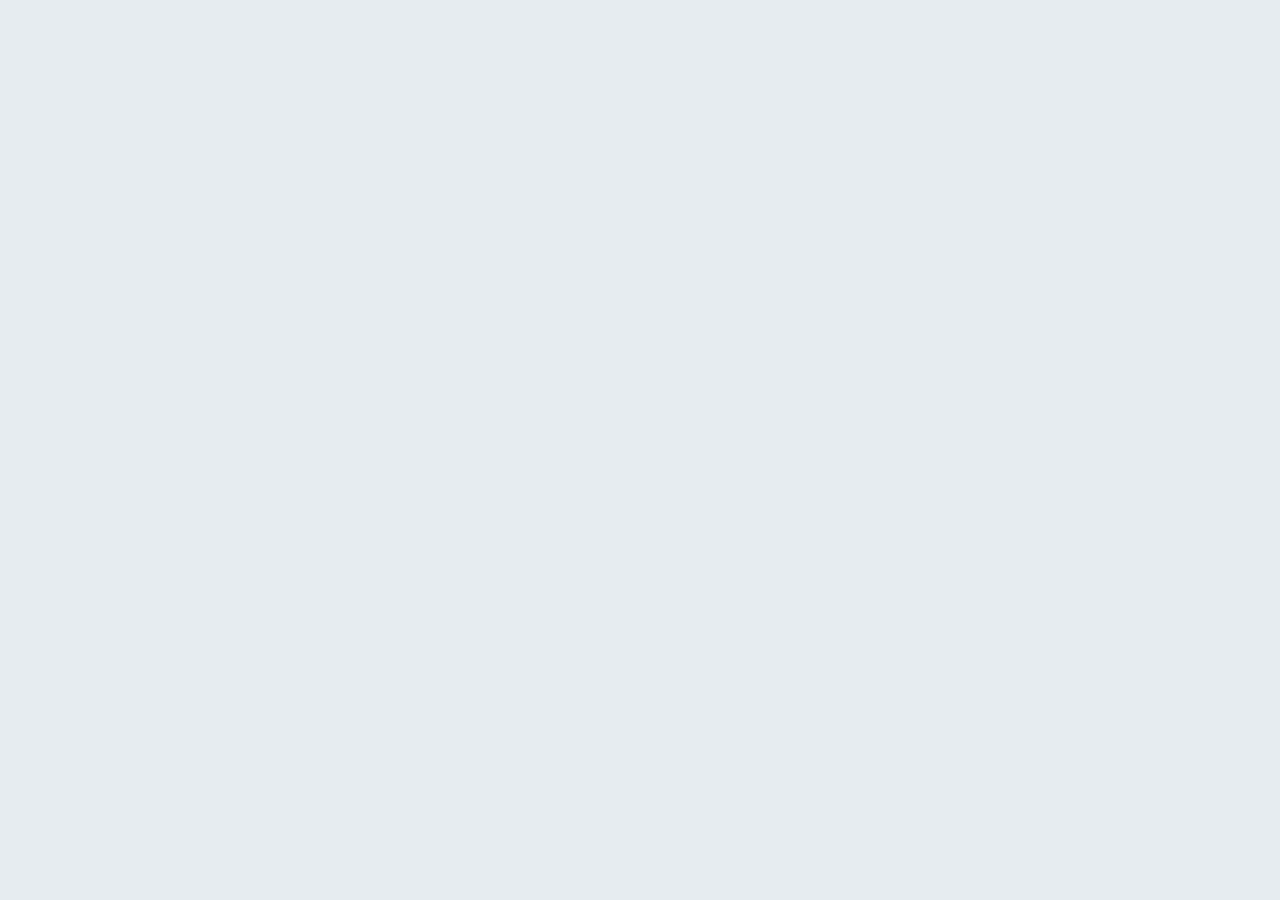
==== App/html/index.html @ 90bd4c11 "configuring the app" ====
<!DOCTYPE html>
<html lang="pt-BR">
<head>
    <meta charset="UTF-8">
    <meta http-equiv="X-UA-Compatible" content="IE=edge">
    <meta name="viewport" content="width=device-width, initial-scale=1.0">
    <link rel="stylesheet" href="../css/styles.css">
    <title>App</title>
</head>
<body>
    
</body>
</html>
---- App/css/styles.css ----
* {
    margin: 0;
    padding: 0;
    box-sizing: border-box;
}

:root {
    --backgroundColor: #e6ecf0;
}

body {
    background-color: var(--backgroundColor);
    font-family: 'Helvetica Neue', 'Helvetica', Arial, sans-serif;
    text-rendering: optimizeLegibility !important;
    -webkit-font-smoothing: antialiased !important;
}
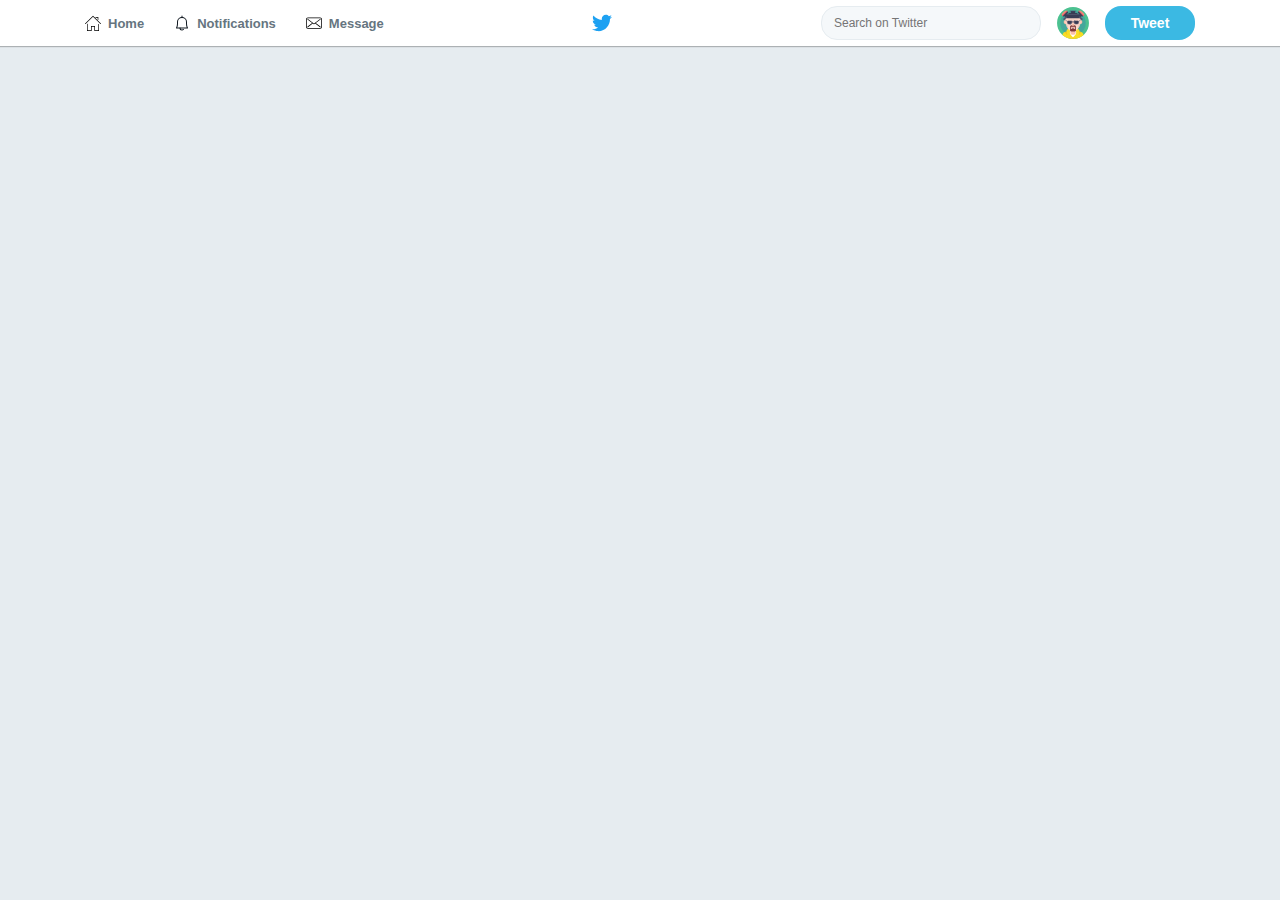
==== commit 705303d3: "header" ====
--- a/App/html/index.html
+++ b/App/html/index.html
@@ -8,6 +8,22 @@
     <title>App</title>
 </head>
 <body>
-    
+    <header id="main-header">
+        <div class="content">
+            <nav>
+                <ul>
+                    <li><img class="icons" src="../images/Home.svg" alt="Home">Home</li>
+                    <li><img class="icons"src="../images/Notification.svg" alt="Notifications">Notifications</li>
+                    <li><img class="icons" src="../images/Message.svg" alt="Message">Message</li>
+                </ul>
+            </nav>
+            <img class="logo" src="../images/BirdTweeter.svg" alt="Logo">
+            <div class="side">
+                <input type="text" placeholder="Search on Twitter">
+                <img src="../images/Avatar.svg" alt="Avatar">
+                <button>Tweet</button>
+            </div>
+        </div>
+    </header>
 </body>
 </html>--- a/App/css/styles.css
+++ b/App/css/styles.css
@@ -5,12 +5,111 @@
 }
 
 :root {
-    --backgroundColor: #e6ecf0;
+    --background: #e6ecf0;
+    --textColor: #667580;
+    --backgroundButton: #3bb9e3;
+    --backgroundInput: #f5f8fa;
+    --borderInput: #e6ecf0;
 }
 
+/* Body */
 body {
-    background-color: var(--backgroundColor);
+    background-color: var(--background);
     font-family: 'Helvetica Neue', 'Helvetica', Arial, sans-serif;
     text-rendering: optimizeLegibility !important;
     -webkit-font-smoothing: antialiased !important;
+}
+
+input,
+button {
+    outline: 0;
+}
+
+.content {
+    max-width: 1170px;
+    margin: 0 auto;
+    padding: 0 30px;
+}
+
+/* Nav */
+header#main-header {
+    height: 46px;
+    background-color: white;
+    box-shadow: 0 1px 1px rgba(0, 0, 0, 0.25);
+}
+
+header#main-header .content {
+    display: flex;
+    align-items: center;
+    justify-content: space-between;
+    height: 100%;
+}
+
+header#main-header nav ul {
+    display: flex;
+    list-style: none;
+}
+
+header#main-header nav ul li {
+    display: flex;
+    align-items: center;
+    font-size: 13px;
+    color: var(--textColor);
+    font-weight: bold;
+    margin-left: 30px;
+}
+
+header#main-header nav ul li:first-child {
+    margin: 0;
+}
+
+header#main-header nav ul li img  {
+    margin-right: 7px;
+}
+/* ======================================== */
+
+/* Side */
+header#main-header div.side {
+    display: flex;
+}
+
+header#main-header div.side input {
+    width: 220px;
+    background: var(--backgroundInput);
+    border: 1px solid var(--borderInput);
+    height: 34px;
+    padding: 0 12px;
+    border-radius: 16px;
+    font-size: 12px;
+}
+
+header#main-header div.side img {
+    width: 34px;
+    height: 34px;
+    border-radius: 50%;
+    margin: 0 15px;
+}
+
+header#main-header div.side button {
+    display: flex;
+    align-items: center;
+    justify-content: center;
+    height: 34px;
+    width: 90px;
+    font-weight: bold;
+    font-size: 14px;
+    border: 0;
+    color: #ffffff;
+    border-radius: 16px;
+    background-color: var(--backgroundButton);
+}
+
+/* ======================================== */
+
+.logo {
+    width: 20px;
+}
+
+.icons {
+    width: 16px;
 }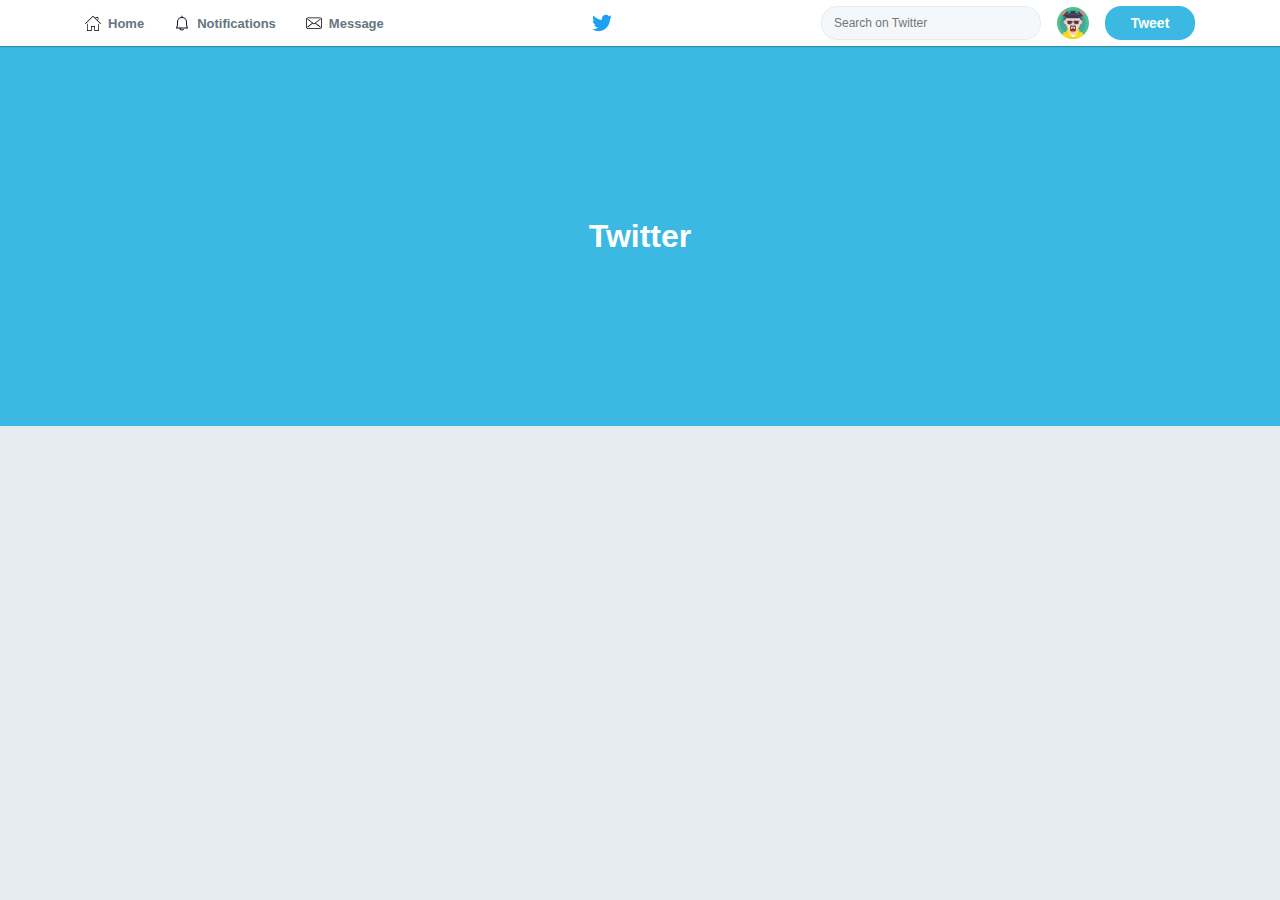
==== commit de701a1e: "banner" ====
--- a/App/html/index.html
+++ b/App/html/index.html
@@ -25,5 +25,9 @@
             </div>
         </div>
     </header>
+
+    <div class="banner">
+        <h1>Twitter</h1>
+    </div>
 </body>
 </html>--- a/App/css/styles.css
+++ b/App/css/styles.css
@@ -10,6 +10,7 @@
     --backgroundButton: #3bb9e3;
     --backgroundInput: #f5f8fa;
     --borderInput: #e6ecf0;
+    --backgroundBanner: #3bb9e3;
 }
 
 /* Body */
@@ -36,6 +37,10 @@
     height: 46px;
     background-color: white;
     box-shadow: 0 1px 1px rgba(0, 0, 0, 0.25);
+    
+    /* Deixando o header por cima do banner */
+    position: relative;
+    z-index: 1;
 }
 
 header#main-header .content {
@@ -103,6 +108,18 @@
     border-radius: 16px;
     background-color: var(--backgroundButton);
 }
+/* ======================================== */
+
+/* Banner */
+div.banner {
+    width: 100%;
+    height: 380px;
+    background-color: var(--backgroundBanner);
+    display: flex;
+    align-items: center;
+    justify-content: center;
+    color: #ffffff;
+}
 
 /* ======================================== */
 
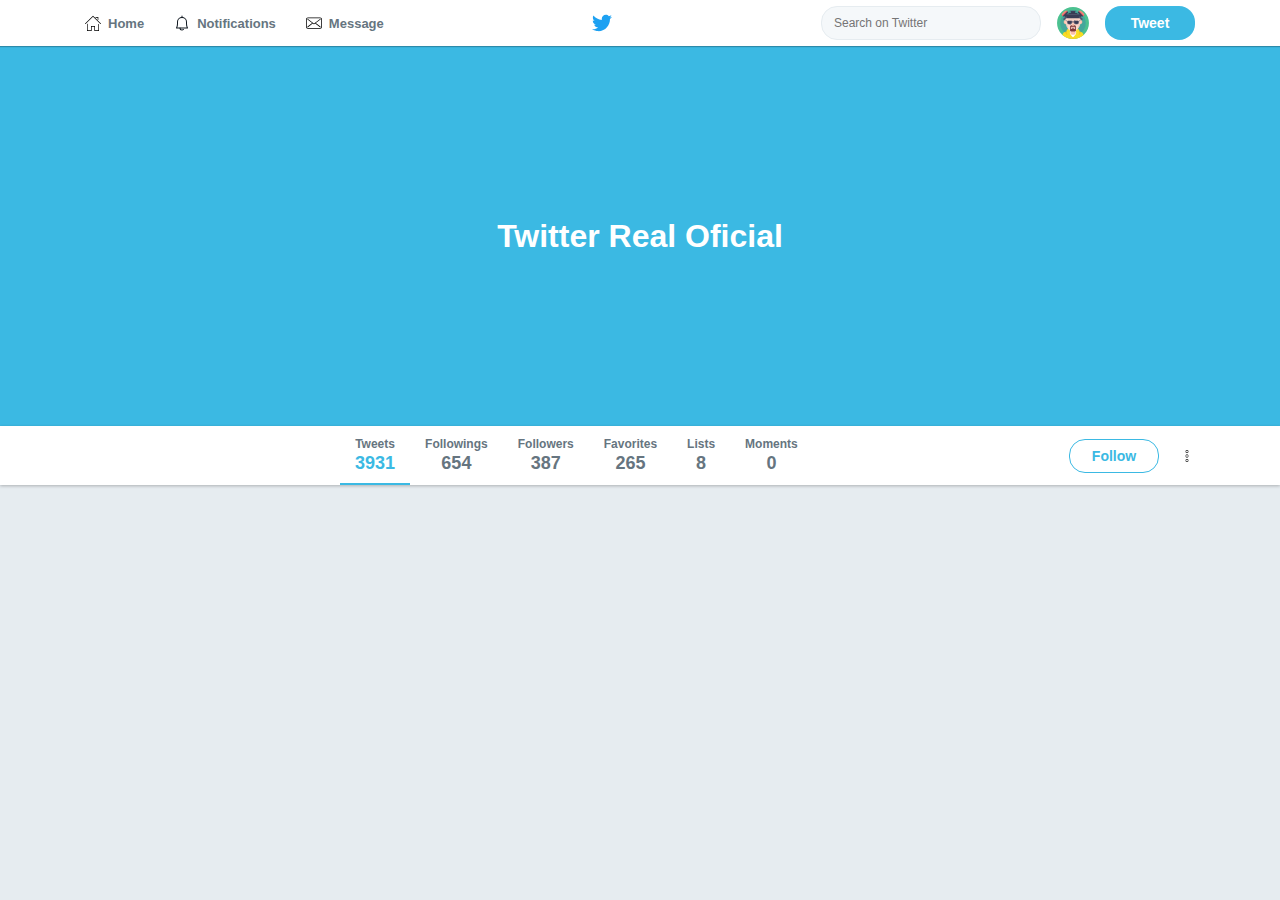
==== commit 17e5c592: "top bar" ====
--- a/App/html/index.html
+++ b/App/html/index.html
@@ -8,6 +8,7 @@
     <title>App</title>
 </head>
 <body>
+    <!-- Header -->
     <header id="main-header">
         <div class="content">
             <nav>
@@ -26,8 +27,45 @@
         </div>
     </header>
 
+    <!-- Banner -->
     <div class="banner">
-        <h1>Twitter</h1>
+        <h1>Twitter Real Oficial</h1>
+    </div>
+
+    <!-- Bar -->
+    <div class="bar">
+        <div class="content">
+            <ul>
+                <li class="active">
+                    <span>Tweets</span>
+                    <strong>3931</strong>
+                </li>
+                <li>
+                    <span>Followings</span>
+                    <strong>654</strong>
+                </li>
+                <li>
+                    <span>Followers</span>
+                    <strong>387</strong>
+                </li>
+                <li>
+                    <span>Favorites</span>
+                    <strong>265</strong>
+                </li>
+                <li>
+                    <span>Lists</span>
+                    <strong>8</strong>
+                </li>
+                <li>
+                    <span>Moments</span>
+                    <strong>0</strong>
+                </li>
+            </ul>
+            <div class="actions">
+                <a href="#">Follow</a>
+                <img class="icons" src="../images/Options.svg" alt="Options">
+            </div>
+        </div>
     </div>
 </body>
 </html>--- a/App/css/styles.css
+++ b/App/css/styles.css
@@ -120,7 +120,83 @@
     justify-content: center;
     color: #ffffff;
 }
-
+/* ======================================== */
+
+/* Bar */
+div.bar {
+    height: 59px;
+    background-color: #ffffff;
+    box-shadow: 0 1px 3px rgba(0, 0, 0, 0.25);
+}
+
+div.bar .content {
+    display: flex;
+    justify-content: space-between;
+    align-items: center;
+    padding-left: 285px;
+    height: 100%;
+}
+
+div.bar .content ul {
+    display: flex;
+    list-style: none;
+    height: 100%;
+}
+
+div.bar .content ul li {
+    display: flex;
+    flex-direction: column;
+    justify-content: center;
+    align-items: center;
+    padding: 0 15px;
+    position: relative;
+}
+
+div.bar .content ul li.active::after {
+    content: '';
+    width: 100%;
+    height: 2px;
+    position: absolute;
+    bottom: 0;
+    left: 0;
+    background: var(--backgroundButton);
+}
+
+div.bar .content ul li span {
+    color: var(--textColor);
+    font-size: 12px;
+    font-weight: bold;
+}
+
+div.bar .content ul li strong {
+    color: var(--textColor);
+    font-size: 18px;
+    font-weight: bold;
+    margin-top: 2px;
+}
+
+div.bar .content ul li.active strong {
+    color: var(--backgroundButton);
+}
+
+div.bar .content .actions {
+    display: flex;
+}
+
+div.bar .content .actions a {
+    display: flex;
+    align-items: center;
+    justify-content: center;
+    height: 34px;
+    width: 90px;
+    font-weight: bold;
+    font-size: 14px;
+    color: var(--backgroundButton);
+    border: 1px solid var(--backgroundButton);
+    border-radius: 16px;
+    text-decoration: none;
+    margin-right: 20px;
+}
 /* ======================================== */
 
 .logo {
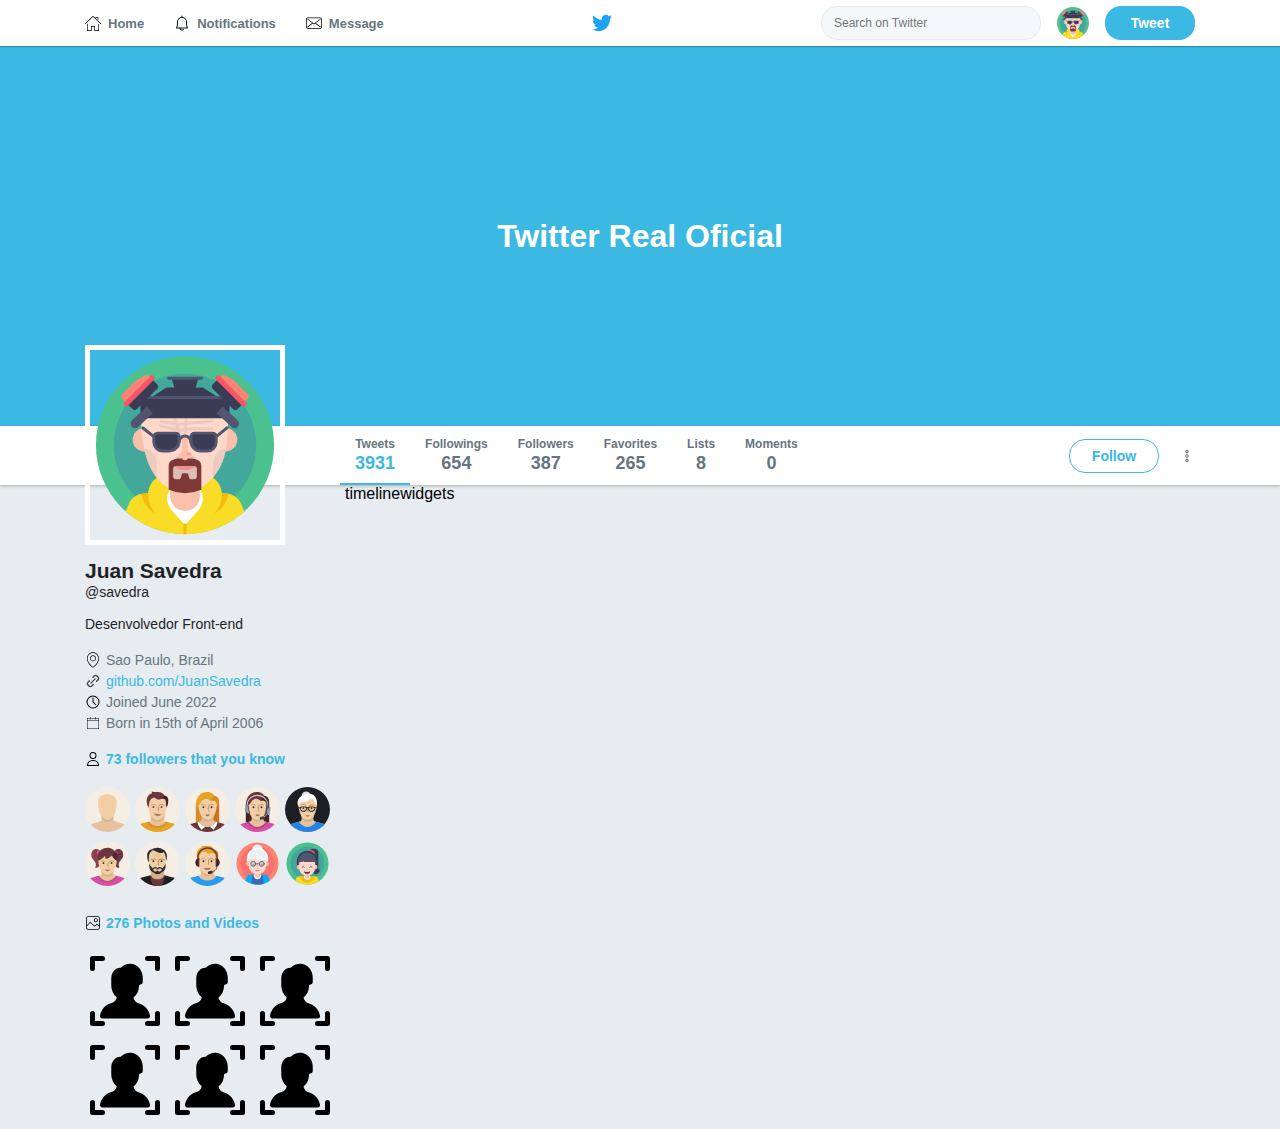
==== commit cf64c330: "profile" ====
--- a/App/html/index.html
+++ b/App/html/index.html
@@ -67,5 +67,55 @@
             </div>
         </div>
     </div>
+
+    <!-- Profile -->
+    <div class="wrapper-content content">
+        <aside class="profile">
+            <img class="avatar" src="../images/Avatar.svg" alt="User">
+            <h1>Juan Savedra</h1>
+            <span>@savedra</span>
+            <p>Desenvolvedor Front-end</p>
+            <ul class="list">
+                <li><img class="icons" src="../images/Location.svg" alt="Place">Sao Paulo, Brazil</li>
+                <li><img class="icons" src="../images/Link.svg" alt="Link">
+                    <a href="https://github.com/JuanSavedra" target="_blank">github.com/JuanSavedra</a>
+                </li>
+                <li><img class="icons" src="../images/Clock.svg" alt="Clock">Joined June 2022</li>
+                <li><img class="icons" src="../images/Calendar.svg" alt="Calendar">Born in 15th of April 2006</li>
+            </ul>
+            <div class="widget followers">
+                <strong><img class="icons" src="../images/Profile.svg" alt="Followers">73 followers that you know</strong>
+                <ul>
+                    <li><img src="../images/Follower1.svg" alt="Follower 1"></li>
+                    <li><img src="../images/Follower2.svg" alt="Follower 2"></li>
+                    <li><img src="../images/Follower3.svg" alt="Follower 3"></li>
+                    <li><img src="../images/Follower4.svg" alt="Follower 4"></li>
+                    <li><img src="../images/Follower5.svg" alt="Follower 5"></li>
+                    <li><img src="../images/Follower6.svg" alt="Follower 6"></li>
+                    <li><img src="../images/Follower7.svg" alt="Follower 7"></li>
+                    <li><img src="../images/Follower8.svg" alt="Follower 8"></li>
+                    <li><img src="../images/Follower9.svg" alt="Follower 9"></li>
+                    <li><img src="../images/Follower10.svg" alt="Follower 10"></li>
+                </ul>
+            </div>
+            <div class="widget images">
+                <strong><img class="icons" src="../images/Gallery.svg" alt="Images">276 Photos and Videos</strong>
+                <ul>
+                    <li><img src="../images/Image.svg" alt="Image"></li>
+                    <li><img src="../images/Image.svg" alt="Image"></li>
+                    <li><img src="../images/Image.svg" alt="Image"></li>
+                    <li><img src="../images/Image.svg" alt="Image"></li>
+                    <li><img src="../images/Image.svg" alt="Image"></li>
+                    <li><img src="../images/Image.svg" alt="Image"></li>
+                </ul>
+            </div>
+        </aside>
+        <section class="timeline">
+            timeline
+        </section>
+        <aside class="widgets">
+            widgets
+        </aside>
+    </div>
 </body>
 </html>--- a/App/css/styles.css
+++ b/App/css/styles.css
@@ -7,10 +7,11 @@
 :root {
     --background: #e6ecf0;
     --textColor: #667580;
-    --backgroundButton: #3bb9e3;
+    --smoothBlue: #3bb9e3;
     --backgroundInput: #f5f8fa;
     --borderInput: #e6ecf0;
     --backgroundBanner: #3bb9e3;
+    --textTitleColor: #1f2226;
 }
 
 /* Body */
@@ -106,7 +107,7 @@
     border: 0;
     color: #ffffff;
     border-radius: 16px;
-    background-color: var(--backgroundButton);
+    background-color: var(--smoothBlue);
 }
 /* ======================================== */
 
@@ -159,7 +160,7 @@
     position: absolute;
     bottom: 0;
     left: 0;
-    background: var(--backgroundButton);
+    background: var(--smoothBlue);
 }
 
 div.bar .content ul li span {
@@ -176,7 +177,7 @@
 }
 
 div.bar .content ul li.active strong {
-    color: var(--backgroundButton);
+    color: var(--smoothBlue);
 }
 
 div.bar .content .actions {
@@ -191,14 +192,122 @@
     width: 90px;
     font-weight: bold;
     font-size: 14px;
-    color: var(--backgroundButton);
-    border: 1px solid var(--backgroundButton);
+    color: var(--smoothBlue);
+    border: 1px solid var(--smoothBlue);
     border-radius: 16px;
     text-decoration: none;
     margin-right: 20px;
 }
 /* ======================================== */
 
+/* Profile */
+div.wrapper-content {
+    display: flex;
+}
+
+div.wrapper-content aside.profile {
+    width: 260px;
+}
+
+div.wrapper-content aside.profile img.avatar {
+    width: 200px;
+    height: 200px;
+    border: 5px, solid #ffffff;
+    margin-top: -140px;
+}
+
+div.wrapper-content aside.profile h1 {
+    font-size: 21px;
+    color: var(--textTitleColor);
+    margin-top: 10px;
+}
+
+div.wrapper-content aside.profile span {
+    font-size: 14px;
+    color: var(--textTitleColor);
+}
+
+div.wrapper-content aside.profile p {
+    font-size: 14px;
+    color: var(--textTitleColor);
+    margin-top: 15px;
+}
+
+div.wrapper-content aside.profile ul {
+    margin-top: 20px;
+    list-style: none;
+}
+
+div.wrapper-content aside.profile ul.list li {
+    display: flex;
+    align-items: center;
+    font-size: 14px;
+    color: var(--textColor);
+    margin-top: 5px;
+}
+
+div.wrapper-content aside.profile ul.list li:first-child {
+    margin-top: 0;
+}
+
+div.wrapper-content aside.profile ul.list li a {
+    color: var(--smoothBlue);
+    text-decoration: none;
+}
+
+div.wrapper-content aside.profile ul li img {
+    margin-right: 5px;
+}
+
+div.wrapper-content aside.profile .widget {
+    margin-top: 20px;
+}
+
+div.wrapper-content aside.profile .widget strong {
+    display: flex;
+    align-items: center;
+    font-weight: bold;
+    font-size: 14px;
+    color: var(--smoothBlue);
+}
+
+div.wrapper-content aside.profile .widget img {
+    margin-right: 5px;
+}
+
+div.wrapper-content aside.profile .followers ul {
+    list-style: none;
+    display: flex;
+    flex-wrap: wrap;
+    align-content: flex-start;
+    align-items: flex-start;
+}
+
+div.wrapper-content aside.profile .followers ul li img {
+    width: 45px;
+    height: 45px;
+    flex: 1 0 auto;
+    margin-right: 5px;
+    margin: 0 5px 5px 0;
+}
+
+div.wrapper-content aside.profile .images ul {
+    list-style: none;
+    display: flex;
+    flex-wrap: wrap;
+    align-content: flex-start;
+    align-items: flex-start;
+}
+
+div.wrapper-content aside.profile .images ul li img {
+    width: 80px;
+    height: 80px;
+    flex: 1 0 auto;
+    margin-right: 5px;
+    margin: 0 5px 5px 0;
+}
+/* ======================================== */
+
 .logo {
     width: 20px;
 }
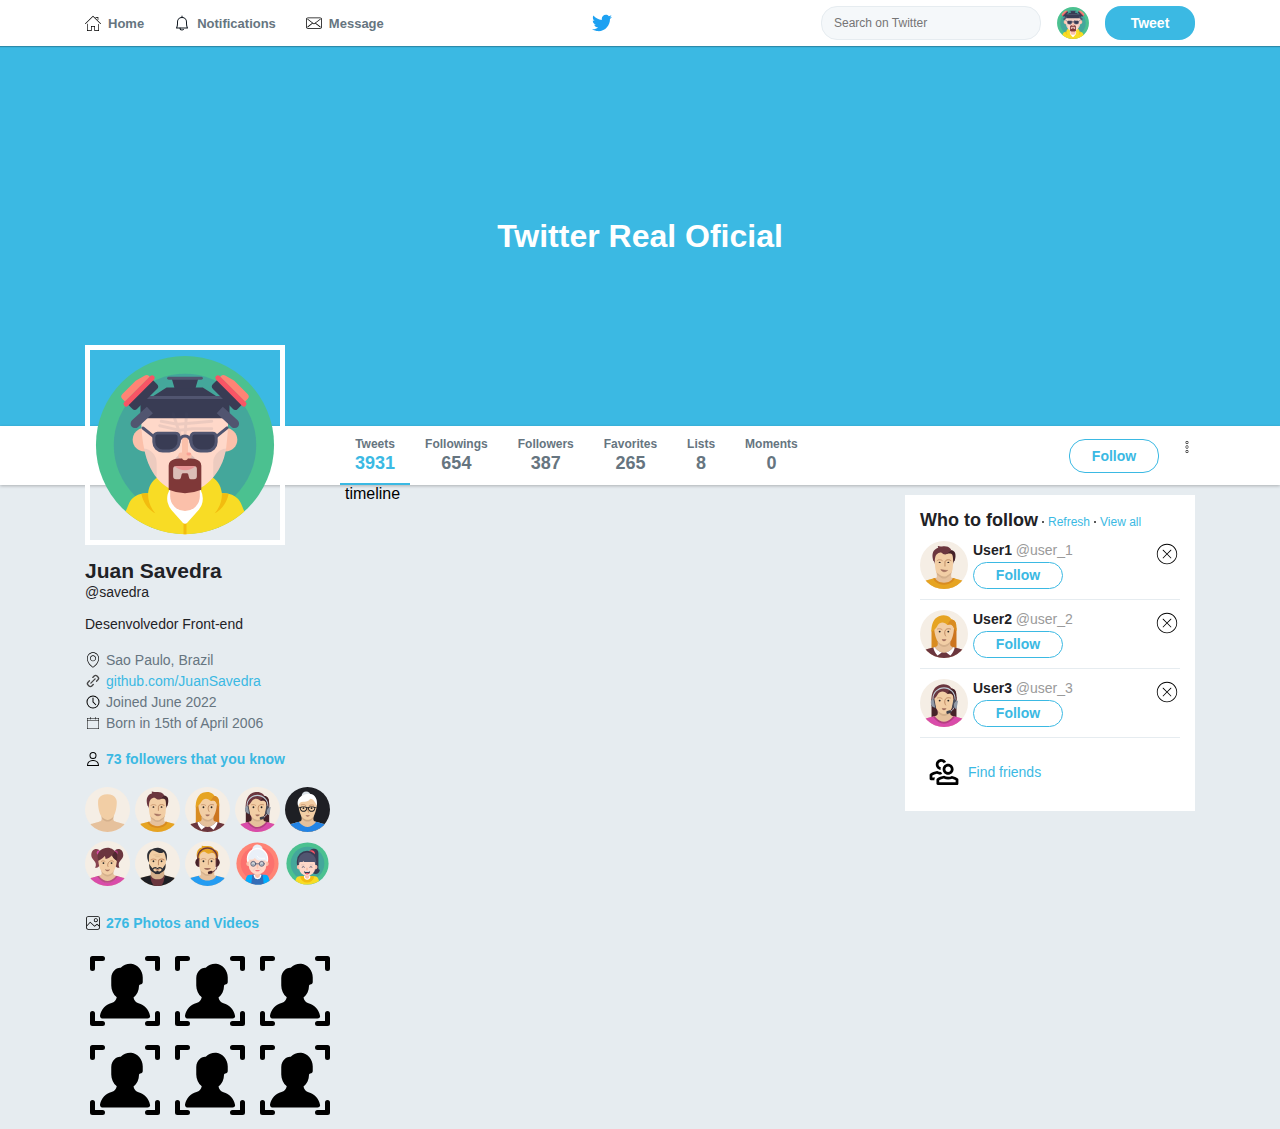
==== commit 5659d275: "widgets" ====
--- a/App/html/index.html
+++ b/App/html/index.html
@@ -114,7 +114,56 @@
             timeline
         </section>
         <aside class="widgets">
-            widgets
+            <div class="widget follow">
+                <div class="title">
+                    <strong>Who to follow</strong>
+                    <a href="">Refresh</a>
+                    <a href="">View all</a>
+                </div>
+                <ul>
+                    <li>
+                        <div class="profile">
+                            <img src="../images/Follower2.svg" alt="User 1">
+                            <div class="info">
+                                <strong>User1 <span>@user_1</span></strong>
+                                <a href="#">Follow</a>
+                            </div>
+                        </div>
+                        <a href="#"><img class="icons" src="../images/Close.svg" alt="Close"></a>
+                    </li>
+                    <li>
+                        <div class="profile">
+                            <img src="../images/Follower3.svg" alt="User 2">
+                            <div class="info">
+                                <strong>User2 <span>@user_2</span></strong>
+                                <a href="#">Follow</a>
+                            </div>
+                        </div>
+                        <a href="#"><img class="icons" src="../images/Close.svg" alt="Close"></a>
+                    </li>
+                    <li>
+                        <div class="profile">
+                            <img src="../images/Follower4.svg" alt="User 3">
+                            <div class="info">
+                                <strong>User3 <span>@user_3</span></strong>
+                                <a href="#">Follow</a>
+                            </div>
+                        </div>
+                        <a href="#"><img class="icons" src="../images/Close.svg" alt="Close"></a>
+                    </li>
+                    <li>
+                        <div class="profile">
+                            <img class="contact-image" src="../images/Contacts.svg" alt="Contacts">
+                            <span>Find friends</span>
+                        </div>
+                    </li>
+                </ul>
+            </div>
+            <!--
+            <div class="widget trends">
+                
+            </div>
+            -->
         </aside>
     </div>
 </body>
--- a/App/css/styles.css
+++ b/App/css/styles.css
@@ -6,12 +6,14 @@
 
 :root {
     --background: #e6ecf0;
+    --lightGrey: #9a9a9a;
     --textColor: #667580;
     --smoothBlue: #3bb9e3;
     --backgroundInput: #f5f8fa;
     --borderInput: #e6ecf0;
     --backgroundBanner: #3bb9e3;
     --textTitleColor: #1f2226;
+    --darkGrey: #222222;
 }
 
 /* Body */
@@ -51,6 +53,10 @@
     height: 100%;
 }
 
+header#main-header .content .logo {
+    width: 20px;
+}
+
 header#main-header nav ul {
     display: flex;
     list-style: none;
@@ -308,10 +314,125 @@
 }
 /* ======================================== */
 
-.logo {
-    width: 20px;
-}
-
+/* Widgets */
+div.wrapper-content .timeline {
+    flex: 1;
+}
+
+div.wrapper-content aside.widgets {
+    width: 290px;
+    margin-top: 10px;
+}
+
+div.wrapper-content aside.widgets .widget {
+    background-color: #ffffff;
+    padding: 15px;
+}
+
+div.wrapper-content aside.widgets .widget .title {
+    display: flex;
+    align-items: baseline;
+}
+
+div.wrapper-content aside.widgets .widget .title strong {
+    font-size: 18px;
+    color: var(--textTitleColor);
+}
+
+div.wrapper-content aside.widgets .widget .title a {
+    font-size: 12px;
+    color: var(--smoothBlue);
+    text-decoration: none;
+    position: relative;
+    padding-left: 10px;
+}
+
+div.wrapper-content aside.widgets .widget .title a::before {
+    content: '';
+    width: 2px;
+    height: 2px;
+    border-radius: 50%;
+    background-color: var(--darkGrey);
+    position: absolute;
+    left: 0;
+    left: 4px;
+    top: 6px;
+}
+
+div.wrapper-content aside.widgets .follow ul {
+    list-style: none;
+    margin-top: 10px;
+}
+
+div.wrapper-content aside.widgets .follow ul li {
+    display: flex;
+    justify-content: space-between;
+    border-bottom: 1px solid var(--borderInput);
+    padding-bottom: 10px;
+    margin-bottom: 10px;
+}
+
+div.wrapper-content aside.widgets .follow ul li:last-child {
+    margin-bottom: 0;
+    padding-bottom: 0;
+    border: 0;
+}
+
+div.wrapper-content aside.widgets .follow ul li .profile {
+    display: flex;
+    align-items: center;
+}
+
+div.wrapper-content aside.widgets .follow ul li .profile img {
+    width: 48px;
+    height: 48px;
+}
+
+div.wrapper-content aside.widgets .follow ul li .profile .info {
+    margin-left: 5px;
+    display: flex;
+    flex-direction: column;
+}
+
+div.wrapper-content aside.widgets .follow ul li .profile .info strong {
+    font-size: 14px;
+    color: var(--textTitleColor);
+}
+
+div.wrapper-content aside.widgets .follow ul li .profile .info strong span {
+    font-weight: normal;
+    color: var(--lightGrey);
+}
+
+div.wrapper-content aside.widgets .follow ul li .profile .info a {
+    display: flex;
+    align-items: center;
+    justify-content: center;
+    height: 27px;
+    width: 90px;
+    font-weight: bold;
+    font-size: 14px;
+    color: var(--smoothBlue);
+    border: 1px solid var(--smoothBlue);
+    border-radius: 16px;
+    text-decoration: none;
+    margin-top: 4px;
+}
+
+div.wrapper-content aside.widgets .follow img {
+    width: 26px;
+    height: 26px;
+}
+
+div.wrapper-content aside.widgets .follow span {
+    font-size: 14px;
+    color: var(--smoothBlue);
+}
+/* ======================================== */
+
+/* Atribuições Globais */
 .icons {
     width: 16px;
-}+    height: 16px;
+}
+/* ======================================== */
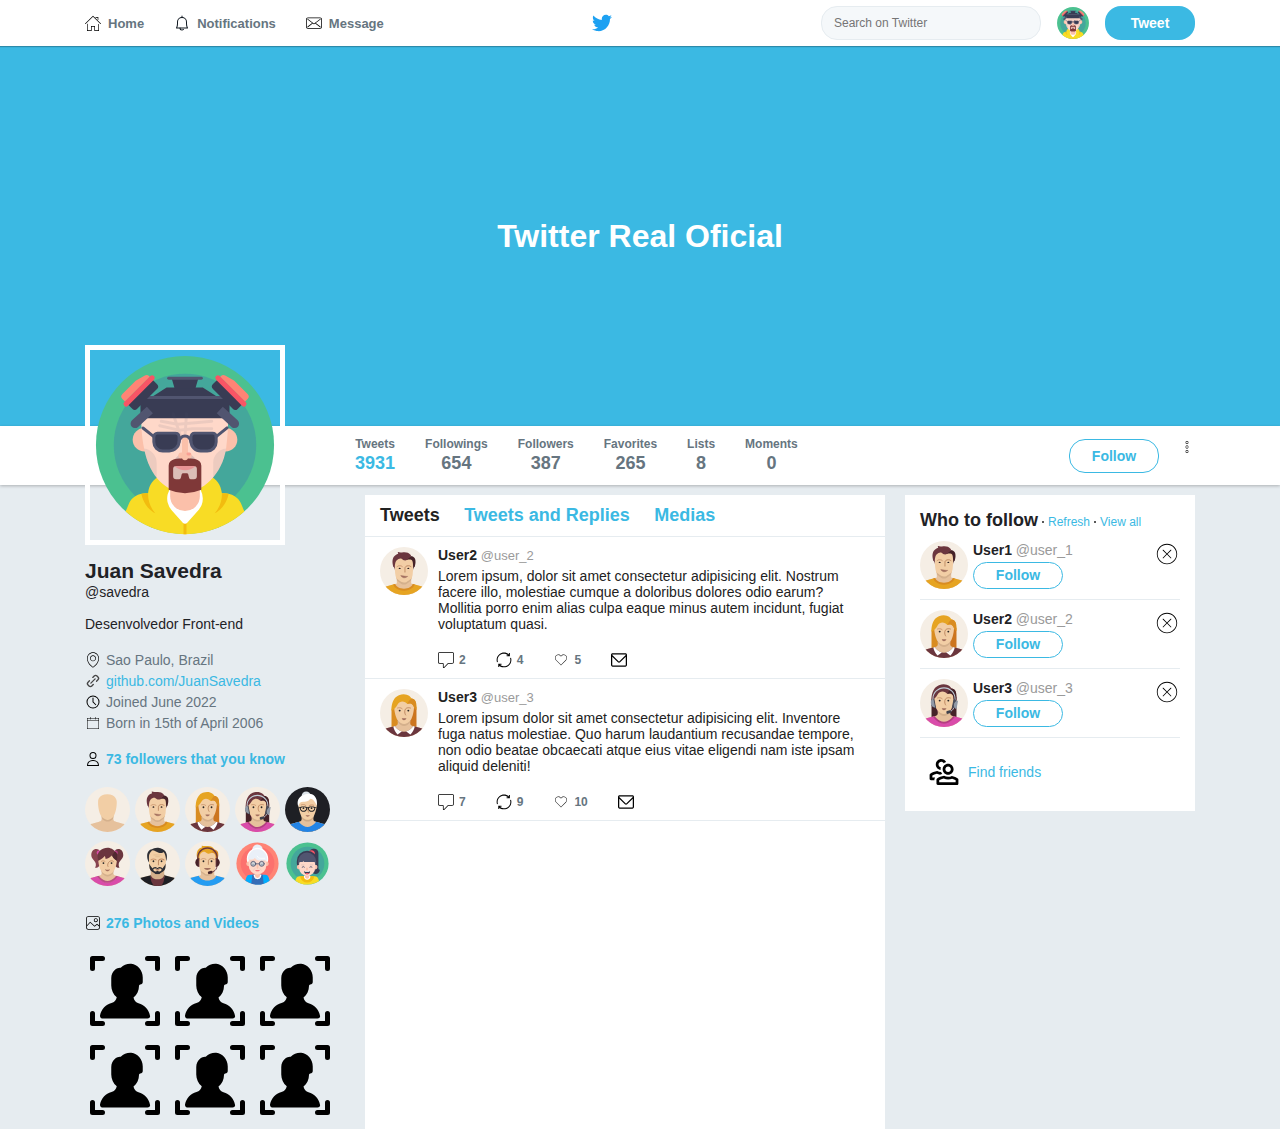
==== commit 9f2df4f0: "timeline (Finish Project)" ====
--- a/App/html/index.html
+++ b/App/html/index.html
@@ -111,7 +111,44 @@
             </div>
         </aside>
         <section class="timeline">
-            timeline
+            <nav>
+                <a href="#" class="active">Tweets</a>
+                <a href="#">Tweets and Replies</a>
+                <a href="#">Medias</a>
+            </nav>
+
+            <ul class="tweets">
+                <li>
+                    <img src="../images/Follower2.svg" alt="Avatar User 2">
+                    <div class="info">
+                        <strong>User2 <span>@user_2</span></strong>
+                        <p>
+                            Lorem ipsum, dolor sit amet consectetur adipisicing elit. Nostrum facere illo, molestiae cumque a doloribus dolores odio earum? Mollitia porro enim alias culpa eaque minus autem incidunt, fugiat voluptatum quasi.
+                        </p>
+                        <div class="actions">
+                            <a href="#"><img class="icons" src="../images/Comments.svg" alt="Comments">2</a>
+                            <a href="#"><img class="icons" src="../images/Retweet.svg" alt="Retweets">4</a>
+                            <a href="#"><img class="icons" src="../images/Heart.svg" alt="Favorite">5</a>
+                            <a href="#"><img class="icons" src="../images/Letter.svg" alt="Save"></a>
+                        </div>
+                    </div>
+                </li>
+                <li>
+                    <img src="../images/Follower3.svg" alt="Avatar User 3">
+                    <div class="info">
+                        <strong>User3 <span>@user_3</span></strong>
+                        <p>
+                            Lorem ipsum dolor sit amet consectetur adipisicing elit. Inventore fuga natus molestiae. Quo harum laudantium recusandae tempore, non odio beatae obcaecati atque eius vitae eligendi nam iste ipsam aliquid deleniti!
+                        </p>
+                        <div class="actions">
+                            <a href="#"><img class="icons" src="../images/Comments.svg" alt="Comments">7</a>
+                            <a href="#"><img class="icons" src="../images/Retweet.svg" alt="Retweets">9</a>
+                            <a href="#"><img class="icons" src="../images/Heart.svg" alt="Favorite">10</a>
+                            <a href="#"><img class="icons" src="../images/Letter.svg" alt="Save"></a>
+                        </div>
+                    </div>
+                </li>
+            </ul>
         </section>
         <aside class="widgets">
             <div class="widget follow">
--- a/App/css/styles.css
+++ b/App/css/styles.css
@@ -5,20 +5,18 @@
 }
 
 :root {
-    --background: #e6ecf0;
-    --lightGrey: #9a9a9a;
-    --textColor: #667580;
-    --smoothBlue: #3bb9e3;
-    --backgroundInput: #f5f8fa;
-    --borderInput: #e6ecf0;
-    --backgroundBanner: #3bb9e3;
-    --textTitleColor: #1f2226;
-    --darkGrey: #222222;
+    --white200: #e6ecf0;
+    --grey200: #9a9a9a;
+    --grey400: #667580;
+    --cyan100: #3bb9e3;
+    --white100: #f5f8fa;
+    --grey700: #1f2226;
+    --grey800: #222222;
 }
 
 /* Body */
 body {
-    background-color: var(--background);
+    background-color: var(--white200);
     font-family: 'Helvetica Neue', 'Helvetica', Arial, sans-serif;
     text-rendering: optimizeLegibility !important;
     -webkit-font-smoothing: antialiased !important;
@@ -66,7 +64,7 @@
     display: flex;
     align-items: center;
     font-size: 13px;
-    color: var(--textColor);
+    color: var(--grey400);
     font-weight: bold;
     margin-left: 30px;
 }
@@ -87,8 +85,8 @@
 
 header#main-header div.side input {
     width: 220px;
-    background: var(--backgroundInput);
-    border: 1px solid var(--borderInput);
+    background: var(--white100);
+    border: 1px solid var(--white200);
     height: 34px;
     padding: 0 12px;
     border-radius: 16px;
@@ -113,7 +111,7 @@
     border: 0;
     color: #ffffff;
     border-radius: 16px;
-    background-color: var(--smoothBlue);
+    background-color: var(--cyan100);
 }
 /* ======================================== */
 
@@ -121,7 +119,7 @@
 div.banner {
     width: 100%;
     height: 380px;
-    background-color: var(--backgroundBanner);
+    background-color: var(--cyan100);
     display: flex;
     align-items: center;
     justify-content: center;
@@ -170,20 +168,20 @@
 }
 
 div.bar .content ul li span {
-    color: var(--textColor);
+    color: var(--grey400);
     font-size: 12px;
     font-weight: bold;
 }
 
 div.bar .content ul li strong {
-    color: var(--textColor);
+    color: var(--grey400);
     font-size: 18px;
     font-weight: bold;
     margin-top: 2px;
 }
 
 div.bar .content ul li.active strong {
-    color: var(--smoothBlue);
+    color: var(--cyan100);
 }
 
 div.bar .content .actions {
@@ -198,8 +196,8 @@
     width: 90px;
     font-weight: bold;
     font-size: 14px;
-    color: var(--smoothBlue);
-    border: 1px solid var(--smoothBlue);
+    color: var(--cyan100);
+    border: 1px solid var(--cyan100);
     border-radius: 16px;
     text-decoration: none;
     margin-right: 20px;
@@ -224,18 +222,18 @@
 
 div.wrapper-content aside.profile h1 {
     font-size: 21px;
-    color: var(--textTitleColor);
+    color: var(--grey700);
     margin-top: 10px;
 }
 
 div.wrapper-content aside.profile span {
     font-size: 14px;
-    color: var(--textTitleColor);
+    color: var(--grey700);
 }
 
 div.wrapper-content aside.profile p {
     font-size: 14px;
-    color: var(--textTitleColor);
+    color: var(--grey700);
     margin-top: 15px;
 }
 
@@ -248,7 +246,7 @@
     display: flex;
     align-items: center;
     font-size: 14px;
-    color: var(--textColor);
+    color: var(--grey400);
     margin-top: 5px;
 }
 
@@ -257,7 +255,7 @@
 }
 
 div.wrapper-content aside.profile ul.list li a {
-    color: var(--smoothBlue);
+    color: var(--cyan100);
     text-decoration: none;
 }
 
@@ -274,7 +272,7 @@
     align-items: center;
     font-weight: bold;
     font-size: 14px;
-    color: var(--smoothBlue);
+    color: var(--cyan100);
 }
 
 div.wrapper-content aside.profile .widget img {
@@ -314,11 +312,103 @@
 }
 /* ======================================== */
 
-/* Widgets */
+/* Timeline */
 div.wrapper-content .timeline {
     flex: 1;
-}
-
+    background-color: #ffffff;
+    margin: 10px 20px 0 ;
+}
+
+div.wrapper-content .timeline nav {
+    border-bottom: 1px solid var(--white200);
+    padding: 10px 15px;
+}
+
+div.wrapper-content .timeline nav a {
+    text-decoration: none;
+    color: var(--cyan100);
+    font-size: 18px;
+    font-weight: bold;
+    margin-left: 20px;
+}
+
+div.wrapper-content .timeline nav a:first-child {
+    margin: 0;
+}
+
+div.wrapper-content .timeline nav a.active {
+    color: var(--grey800);
+}
+
+div.wrapper-content .timeline ul.tweets {
+    list-style: none;
+}
+
+div.wrapper-content .timeline ul.tweets li {
+    border-bottom: 1px solid var(--white200);
+    padding: 10px 15px;
+    display: flex;
+}
+
+div.wrapper-content .timeline ul.tweets li {
+    border-bottom: 1px solid var(--white200);
+    padding: 10px 15px;
+    display: flex;
+}
+
+div.wrapper-content .timeline ul.tweets li > img {
+    width: 48px;
+    height: 48px;
+}
+
+div.wrapper-content .timeline ul.tweets li .info {
+    margin-left: 10px;
+    display: flex;
+    flex-direction: column;
+}
+
+div.wrapper-content .timeline ul.tweets li .info strong {
+    font-size: 14px;
+    color: var(--grey800);
+}
+
+div.wrapper-content .timeline ul.tweets li .info strong span {
+    font-weight: normal;
+    font-size: 13px;
+    color: var(--grey200);
+}
+
+div.wrapper-content .timeline ul.tweets li .info p {
+    font-size: 14px;
+    color: var(--grey800);
+    margin-top: 5px;
+}
+
+div.wrapper-content .timeline ul.tweets li .actions {
+    display: flex;
+    margin-top: 20px;
+}
+
+div.wrapper-content .timeline ul.tweets li .actions a {
+    display: flex;
+    align-items: center;
+    text-decoration: none;
+    color: var(--grey400);
+    font-weight: bold;
+    font-size: 12px; 
+    margin-left: 30px;
+}
+
+div.wrapper-content .timeline ul.tweets li .actions a:first-child {
+    margin-left: 0;
+}
+
+div.wrapper-content .timeline ul.tweets li .actions a img {
+    margin-right: 5px;
+}
+/* ======================================== */
+
+/* Widgets */
 div.wrapper-content aside.widgets {
     width: 290px;
     margin-top: 10px;
@@ -336,12 +426,12 @@
 
 div.wrapper-content aside.widgets .widget .title strong {
     font-size: 18px;
-    color: var(--textTitleColor);
+    color: var(--grey700);
 }
 
 div.wrapper-content aside.widgets .widget .title a {
     font-size: 12px;
-    color: var(--smoothBlue);
+    color: var(--cyan100);
     text-decoration: none;
     position: relative;
     padding-left: 10px;
@@ -352,7 +442,7 @@
     width: 2px;
     height: 2px;
     border-radius: 50%;
-    background-color: var(--darkGrey);
+    background-color: var(--grey800);
     position: absolute;
     left: 0;
     left: 4px;
@@ -367,7 +457,7 @@
 div.wrapper-content aside.widgets .follow ul li {
     display: flex;
     justify-content: space-between;
-    border-bottom: 1px solid var(--borderInput);
+    border-bottom: 1px solid var(--white200);
     padding-bottom: 10px;
     margin-bottom: 10px;
 }
@@ -396,12 +486,12 @@
 
 div.wrapper-content aside.widgets .follow ul li .profile .info strong {
     font-size: 14px;
-    color: var(--textTitleColor);
+    color: var(--grey700);
 }
 
 div.wrapper-content aside.widgets .follow ul li .profile .info strong span {
     font-weight: normal;
-    color: var(--lightGrey);
+    color: var(--grey200);
 }
 
 div.wrapper-content aside.widgets .follow ul li .profile .info a {
@@ -412,8 +502,8 @@
     width: 90px;
     font-weight: bold;
     font-size: 14px;
-    color: var(--smoothBlue);
-    border: 1px solid var(--smoothBlue);
+    color: var(--cyan100);
+    border: 1px solid var(--cyan100);
     border-radius: 16px;
     text-decoration: none;
     margin-top: 4px;
@@ -426,7 +516,7 @@
 
 div.wrapper-content aside.widgets .follow span {
     font-size: 14px;
-    color: var(--smoothBlue);
+    color: var(--cyan100);
 }
 /* ======================================== */
 
